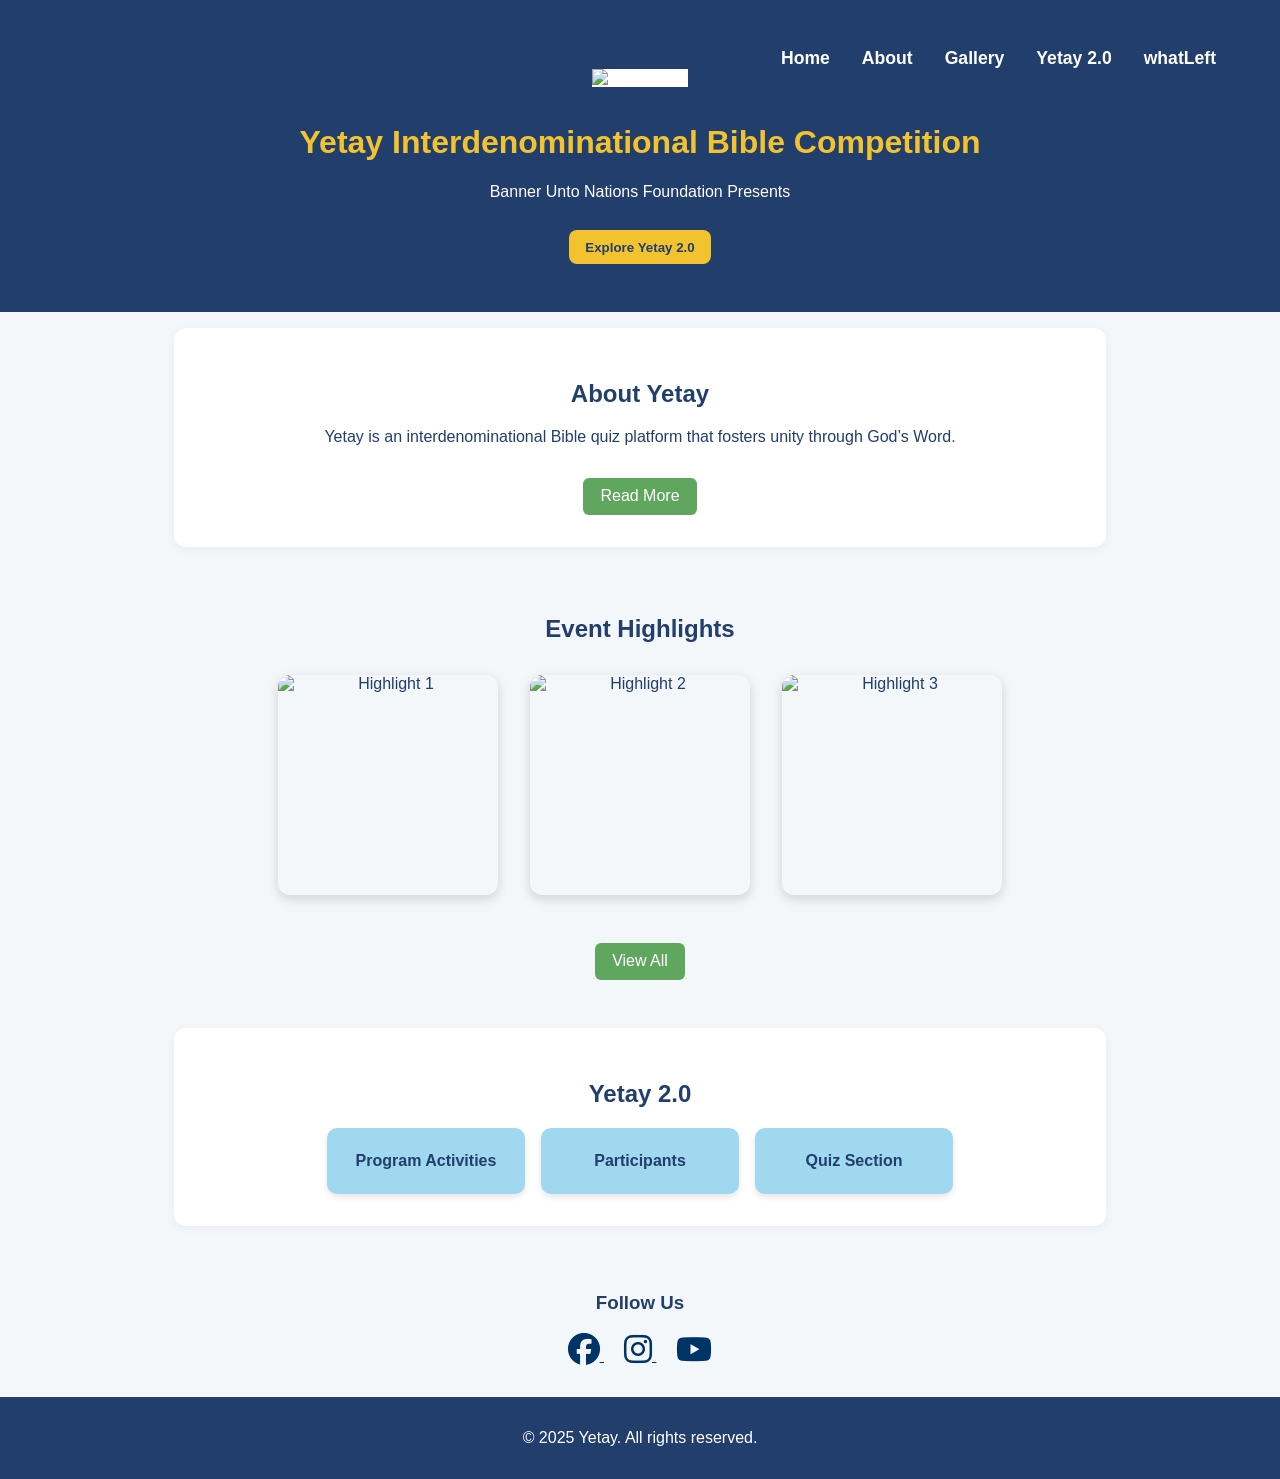
==== index.html @ 38c5e4b0 "update" ====
<!DOCTYPE html>
<html lang="en">
<head>
  <meta charset="UTF-8">
  <meta name="viewport" content="width=device-width, initial-scale=1.0">
  <title>Yetay Bible Competition</title>
  <link rel="stylesheet" href="yetay.css">
  <link
    rel="stylesheet"
    href="https://cdnjs.cloudflare.com/ajax/libs/font-awesome/6.5.0/css/all.min.css"
  />
</head>
<body>

  <!-- Hero Section -->
  <header class="hero">
      <nav class="navbar">
        <ul>
          <li><a href="index.html">Home</a></li>
          <li><a href="about.html">About</a></li>
          <li><a href="gallery.html">Gallery</a></li>
          <li><a href="yetay2.html">Yetay 2.0</a></li>
          <li><a href="remain.html" target="_blank">whatLeft</a></li>
        </ul>
      </nav>
      <img src="https://cdn.glitch.global/75a24ea2-773d-456a-8abd-1c76671f333c/yetay_white_logo.png?v=1748084558240" alt="Yetay Logo" class="logo">      
    <h1>Yetay Interdenominational Bible Competition</h1>
    <p>Banner Unto Nations Foundation Presents</p>
    <button class="cta">Explore Yetay 2.0</button>
  </header>

  <!-- About Summary -->
  <section class="about">
    <h2>About Yetay</h2>
    <p>Yetay is an interdenominational Bible quiz platform that fosters unity through God’s Word.</p>
    <a href="about.html" class="link-button">Read More</a>
  </section>

  <!-- Gallery Highlights -->
  <section class="gallery">
    <h2>Event Highlights</h2>
    <div class="gallery-grid" id="gallery-carousel">
      <img src="https://cdn.glitch.global/75a24ea2-773d-456a-8abd-1c76671f333c/Yetay_1.jpg?v=1748085269749" alt="Highlight 1">
      <img src="https://cdn.glitch.global/75a24ea2-773d-456a-8abd-1c76671f333c/yetay_2.jpg?v=1748085293843" alt="Highlight 2">
      <img src="https://cdn.glitch.global/75a24ea2-773d-456a-8abd-1c76671f333c/yetay_3.jpg?v=1748085300870" alt="Highlight 3">
    </div>
    <a href="gallery.html" class="link-button">View All</a>
  </section>


  <!-- Quick Access -->
  <section class="quick-links">
    <h2>Yetay 2.0</h2>
    <div class="card-container">
      <div class="card">Program Activities</div>
      <div class="card">Participants</div>
      <div class="card">Quiz Section</div>
    </div>
  </section>
  
  <section class="social-media">
    <h3>Follow Us</h3>
    <div class="icons">
      <a href="https://facebook.com/YOUR_PAGE" target="_blank">
        <i class="fab fa-facebook fa-2x"></i>
      </a>
      <a href="https://instagram.com/YOUR_PAGE" target="_blank">
        <i class="fab fa-instagram fa-2x"></i>
      </a>
      <a href="https://youtube.com/YOUR_PAGE" target="_blank">
        <i class="fab fa-youtube fa-2x"></i>
      </a>
    </div>
  </section>

  <!-- Footer -->
  <footer>
    <p>&copy; 2025 Yetay. All rights reserved.</p>
  </footer>
  <!-- Link JS at the end of body -->
  <script src="yetay.js"></script>
</body>
</html>
---- yetay.css ----
body {
    font-family: 'Segoe UI', sans-serif;
    margin: 0;
    background: #f4f7fa;
    color: #213E6D;
  }
  
  header.hero {
    background: #213E6D;
    color: #ffffff;
    text-align: center;
    padding: 3em 1em;
  }

/*   .logo_img{
    background: #ffffff;
    
  } */

  .hero .logo {
    width: 100px;
    margin-bottom: 1em;
    background: #ffffff;
  }
  
  .cta {
    background-color: #F3C32F;
    color: #213E6D;
    padding: 0.7em 1.2em;
    border: none;
    font-weight: bold;
    cursor: pointer;
    border-radius: 8px;
    margin-top: 1em;
  }
  
  section {
    padding: 2em 1em;
    text-align: center;
  }
  

  
  .link-button {
    display: inline-block;
    margin-top: 1em;
    padding: 0.6em 1.1em;
    background: #60A65F;
    color: white;
    text-decoration: none;
    border-radius: 6px;
  }
  
/*   .gallery-grid {
    display: flex;
    justify-content: center;
    gap: 1em;
    margin: 1em 0;
  }
  
  .gallery-grid img {
    border-radius: 10px;
    width: 150px;
    height: 150px;
    object-fit: cover;
  }
  
  #timer {
    font-size: 2em;
    margin-top: 0.5em;
    color: #69569B;
  }
   */



  .gallery-grid {
    display: flex;
    justify-content: center;
    gap: 2em; /* Increased spacing between images */
    margin: 2em 0;
    transition: all 0.5s ease-in-out;
  }

  .gallery-grid img {
    border-radius: 12px;
    width: 220px; /* Bigger image width */
    height: 220px; /* Bigger image height */
    object-fit: cover;
    box-shadow: 0 4px 12px rgba(0, 0, 0, 0.15);
    transition: transform 0.6s ease, opacity 0.6s ease;
  }

  /* Optional hover zoom effect */
  .gallery-grid img:hover {
    transform: scale(1.05);
    opacity: 0.95;
  }

  .card-container {
    display: flex;
    justify-content: center;
    gap: 1em;
    margin-top: 1em;
  }
  
  .card {
    background: #A0D8EF;
    padding: 1.5em;
    border-radius: 10px;
    width: 150px;
    font-weight: bold;
    color: #213E6D;
    cursor: pointer;
    box-shadow: 0 3px 6px rgba(0,0,0,0.1);
  }


  .icons a {
    margin: 0 10px;
    color: #003366;
    transition: color 0.3s;
  }

  .icons a:hover {
    color: #0055ff;
  }
  
  footer {
    text-align: center;
    padding: 1em;
    background: #213E6D;
    color: white;
  }
  

  .about, .countdown, .quick-links {
    background: #ffffff;
    margin: 1em auto;
    max-width: 900px;
    border-radius: 12px;
    box-shadow: 0 2px 10px rgba(0,0,0,0.05);
  }
  .hist{
    max-width: 900px;
    margin: 1em auto;
  }

  .full p{
    text-align: justify;
  }

  .header-top {
    display: flex;
    justify-content: space-between;
    align-items: center;
    padding: 0 3em;
/*     margin-bottom: 1em; */
  }

  .header-top img {
      margin-left: 7rem;
  }

  .navbar ul {
    list-style: none;
    display: flex;
    justify-content: flex-end;
    gap: 2em;
    margin: 0;
    padding: 0;
    margin-right: 3rem;
  }

  .navbar li a {
    color: #ffffff;
    text-decoration: none;
    font-weight: bold;
    font-size: 1.1em;
    transition: color 0.3s ease;
  }

  .navbar li a:hover {
    color: #F3C32F;
  }


  .hero h1{
    color: #F3C32F;
  }


.full-gallery {
    padding: 3em 1em;
    text-align: center;
  }

  .gallery-grid.large {
    display: grid;
    grid-template-columns: repeat(auto-fit, minmax(250px, 1fr));
    gap: 1.5em;
    max-width: 1200px;
    margin: 0 auto;
  }

  .gallery-grid.large img {
    width: 100%;
    height: 200px;
    object-fit: cover;
    border-radius: 10px;
    box-shadow: 0 4px 10px rgba(0,0,0,0.1);
    transition: transform 0.3s ease;
  }

  .gallery-grid.large img:hover {
    transform: scale(1.03);
  }


  .pagination {
    display: flex;
    justify-content: center;
    align-items: center;
    gap: 15px;
    padding: 2rem;
  }
  button {
    padding: 0.6em 1.5em;
    background-color: #1e3a8a;
    color: white;
    border: none;
    border-radius: 5px;
    font-weight: bold;
    cursor: pointer;
    transition: background-color 0.3s ease;
  }
  button:disabled {
    background-color: #9ca3af;
    cursor: not-allowed;
    opacity: 0.5;
  }


.yetay2 {
  padding: 3em 2em;
  background-color: #f8fafc;
  text-align: center;
}

.yetay2 h1 {
  font-size: 2.2em;
  margin-bottom: 1.5em;
  color: #1e3a8a;
}

.card-containers {
  display: flex;
  justify-content: center;
  gap: 1em;
  flex-wrap: wrap;
}

.cards {
  background-color: white;
  border-radius: 10px;
  box-shadow: 0 5px 20px rgba(0, 0, 0, 0.1);
  padding: 1.5em;
  width: 200px;
  transition: transform 0.3s ease;
  text-align: left;
}

.cards img {
  width: 100%;
  border-radius: 8px;
  margin-bottom: 1em;
}

.cards h2 {
  font-size: 1.4em;
  color: #1e3a8a;
  margin-bottom: 0.5em;
}

.cards p {
  font-size: 1em;
  margin-bottom: 1em;
  color: #374151;
}

.cards .link-button {
  background-color: #1e3a8a;
  color: white;
  padding: 0.6em 1.2em;
  border-radius: 5px;
  text-decoration: none;
  font-weight: bold;
  transition: background-color 0.3s ease;
}

.cards .link-button:hover {
  background-color: #2563eb;
}

.cards:hover {
  transform: translateY(-5px);
}

header.yetay-hero{
    padding: 0.3em 1em; 
}

.activity-list-vertical {
  display: flex;
  flex-direction: column;
  gap: 1.2em;
  max-width: 800px;
  margin: 2em auto;
}

.activity-card-horizontal {
  display: flex;
  align-items: center;
  background: white;
  border-radius: 10px;
  padding: 1em 1.2em;
  box-shadow: 0 4px 12px rgba(0, 0, 0, 0.08);
  text-decoration: none;
  color: inherit;
  transition: transform 0.2s ease, box-shadow 0.3s ease;
}

.activity-card-horizontal:hover {
  transform: translateY(-3px);
  box-shadow: 0 6px 18px rgba(0, 0, 0, 0.12);
}

.activity-card-horizontal img {
  width: 40px;
  height: 40px;
  margin-right: 1em;
}

.activity-content h2 {
  font-size: 1.2em;
  margin: 0 0 0.3em 0;
  color: #1e3a8a;
}

.activity-content p {
  margin: 0;
  color: #4b5563;
  font-size: 0.95em;
}

.participants-grid {
  display: grid;
  grid-template-columns: repeat(auto-fit, minmax(200px, 1fr));
  gap: 1.5em;
  padding: 2em;
  max-width: 1200px;
  margin: 0 auto;
}

.participant-card {
  background: #ffffff;
  border-radius: 10px;
  text-align: center;
  padding: 1em;
  box-shadow: 0 4px 8px rgba(0, 0, 0, 0.1);
  transition: transform 0.3s ease;
}

.participant-card:hover {
  transform: translateY(-5px);
}

.participant-card img {
  width: 100%;
  max-width: 150px;
  border-radius: 50%;
  margin-bottom: 1em;
}


.supertext{
  text-align: center;
}

.filter-section {
  display: flex;
  justify-content: center;
  gap: 1em;
  margin: 2em auto;
  max-width: 800px;
  padding: 0 1em;
}

.filter-section input,
.filter-section select {
  padding: 0.7em;
  font-size: 1em;
  border-radius: 5px;
  border: 1px solid #cccccc;
  width: 100%;
  max-width: 300px;
}
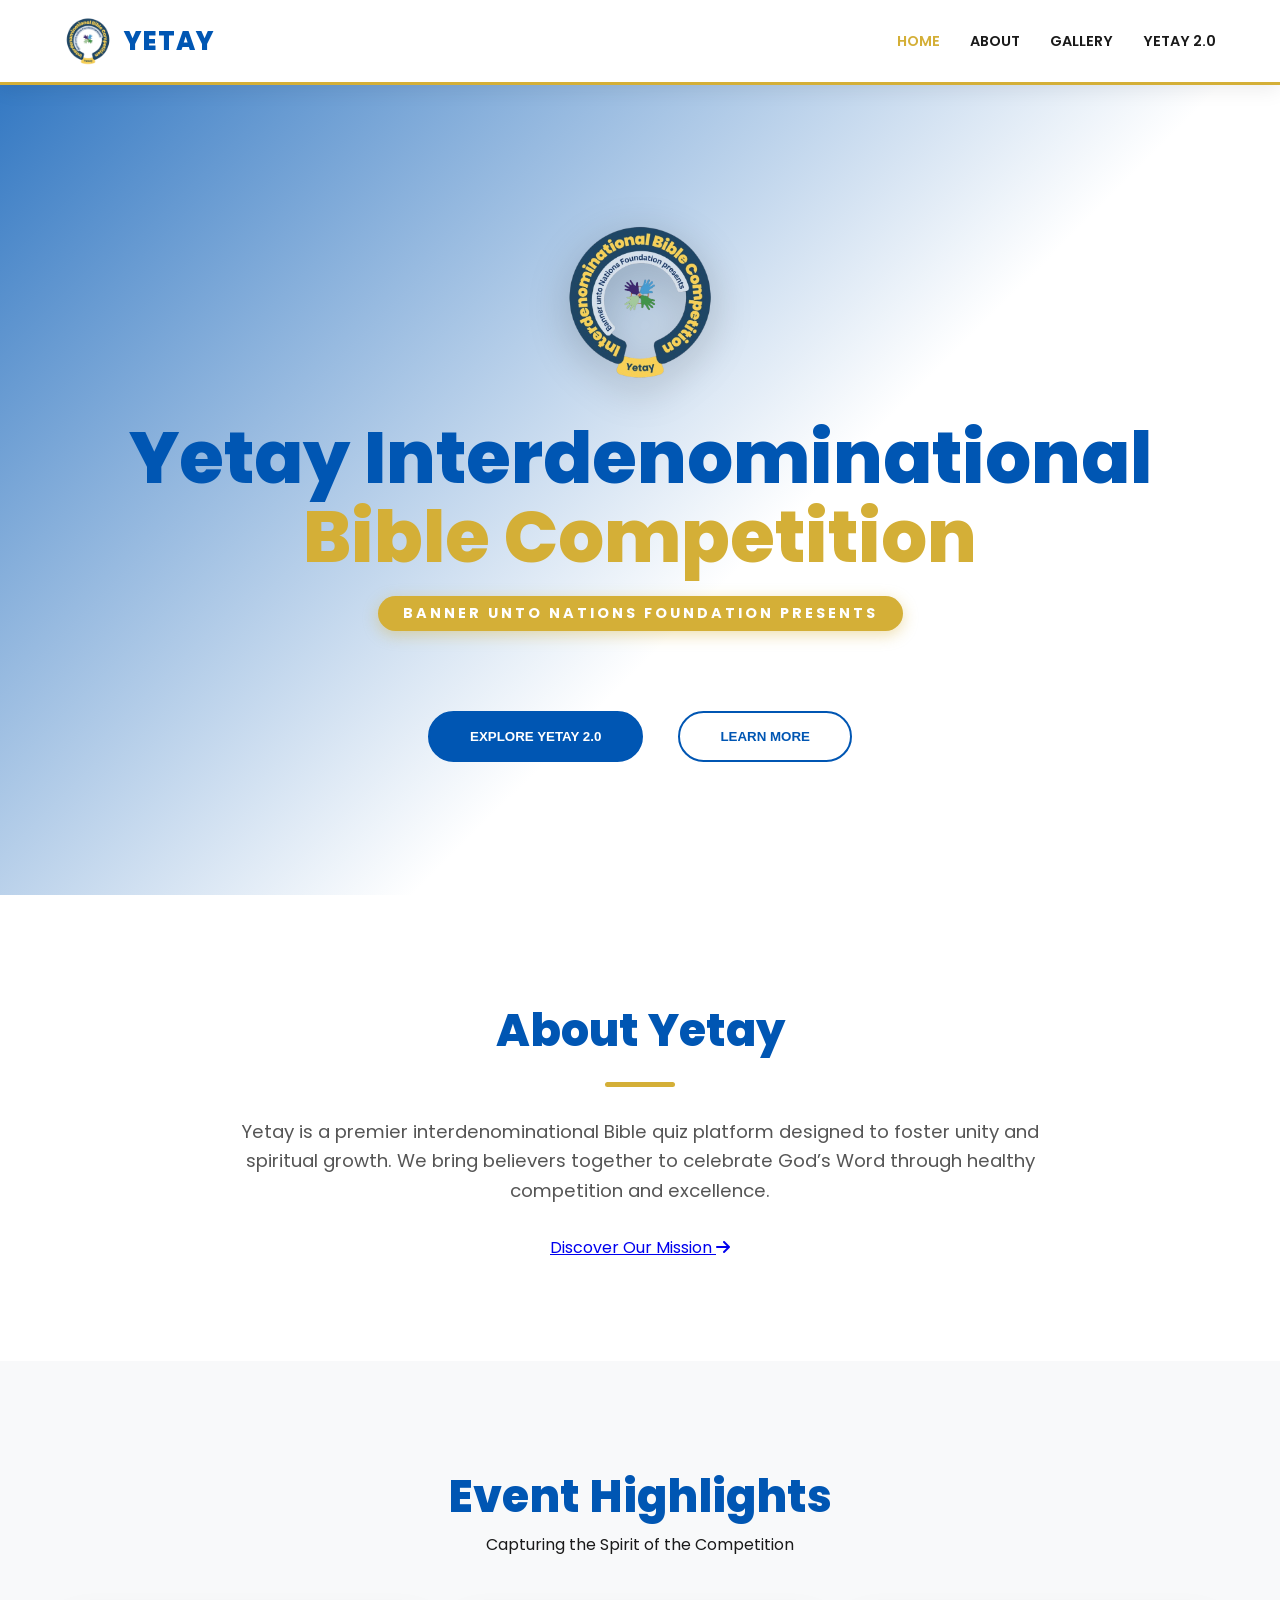
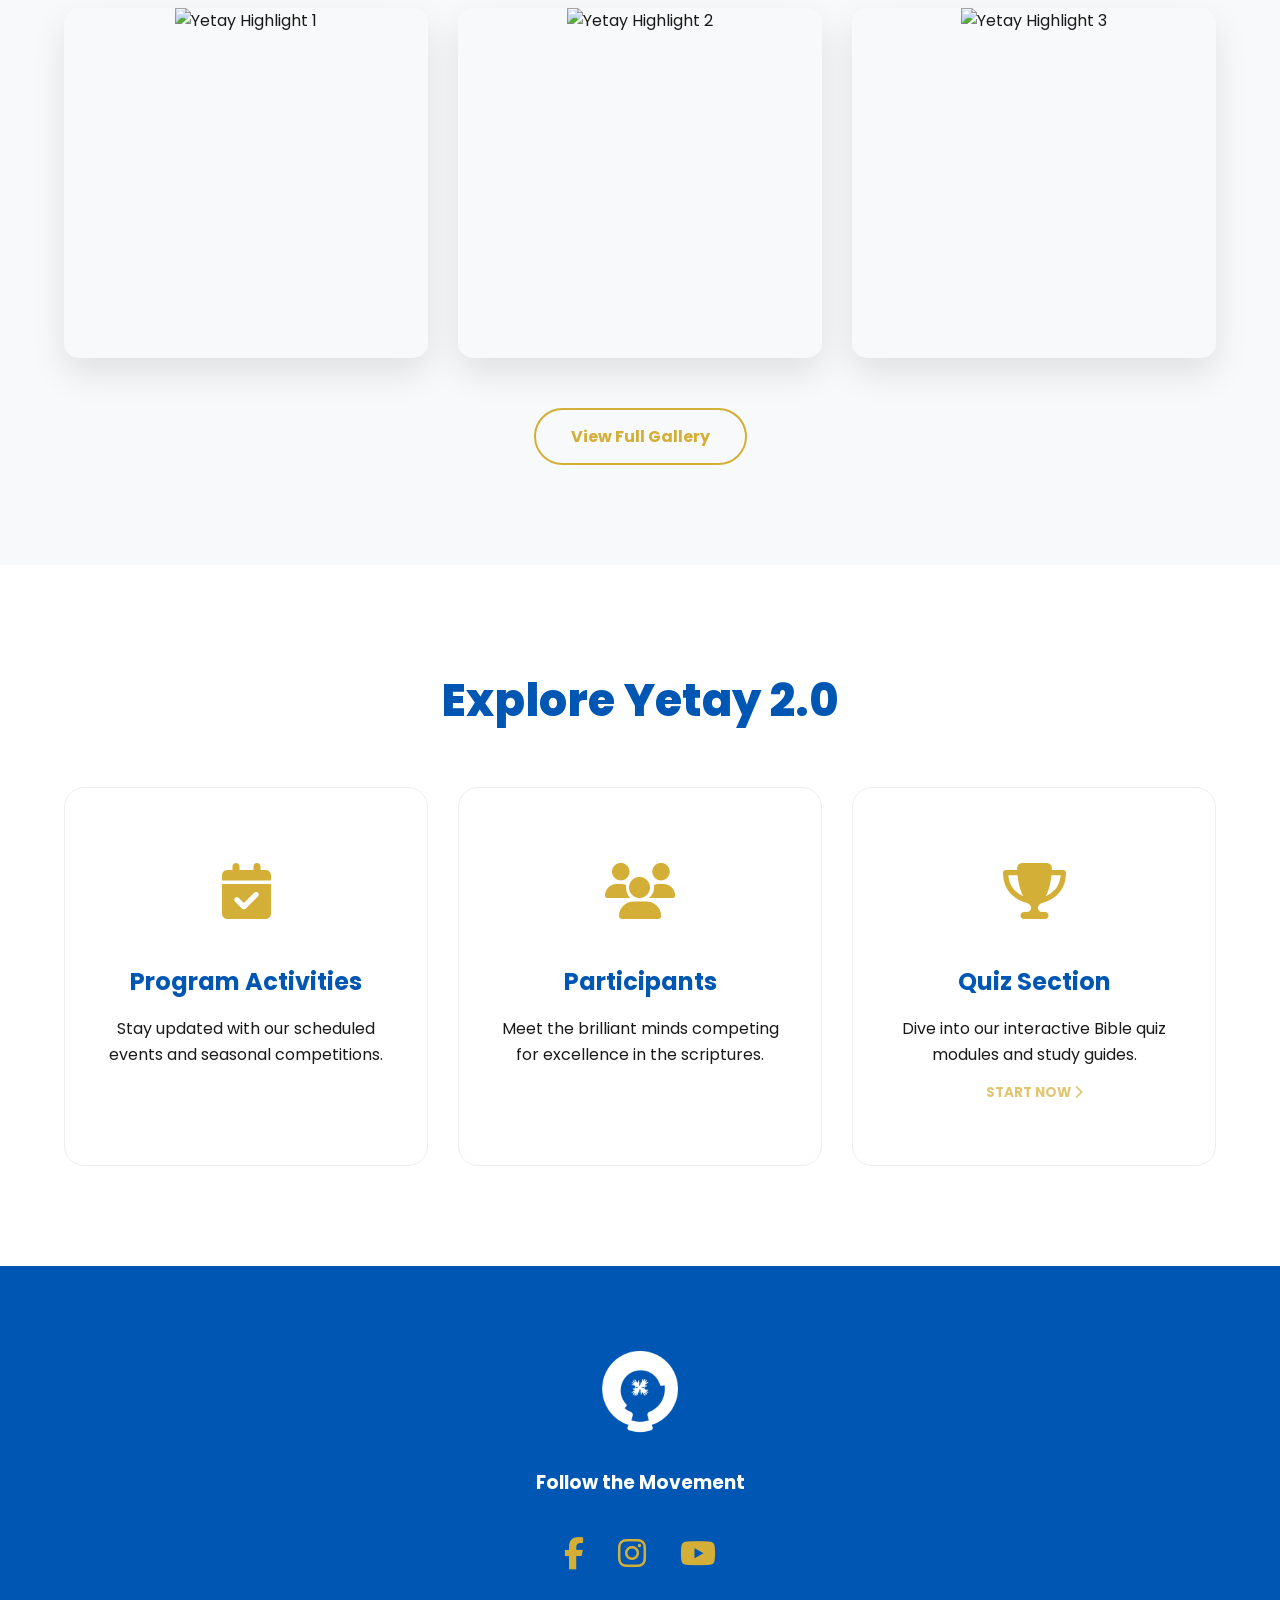
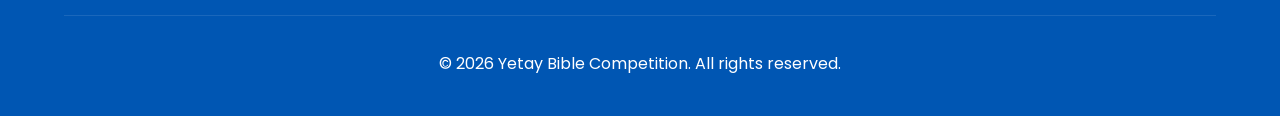
==== commit e0ef7427: "renovate" ====
--- a/index.html
+++ b/index.html
@@ -3,81 +3,127 @@
 <head>
   <meta charset="UTF-8">
   <meta name="viewport" content="width=device-width, initial-scale=1.0">
-  <title>Yetay Bible Competition</title>
+  <title>Yetay Bible Competition | Excellence in the Word</title>
+  <link rel="icon" type="image/png" href="logo.png">
   <link rel="stylesheet" href="yetay.css">
-  <link
-    rel="stylesheet"
-    href="https://cdnjs.cloudflare.com/ajax/libs/font-awesome/6.5.0/css/all.min.css"
-  />
+  <link rel="stylesheet" href="https://cdnjs.cloudflare.com/ajax/libs/font-awesome/6.5.0/css/all.min.css" />
+  <link href="https://fonts.googleapis.com/css2?family=Poppins:wght@400;600;800&display=swap" rel="stylesheet">
 </head>
 <body>
 
-  <!-- Hero Section -->
+  <nav class="navbar">
+    <div class="nav-container">
+      <div class="brand">
+        <img src="logo.png" alt="Yetay Logo" class="nav-logo">
+        <span class="nav-title">YETAY</span>
+      </div>
+      <ul class="nav-links" id="navLinks">
+        <li><a href="index.html" class="active">Home</a></li>
+        <li><a href="about.html">About</a></li>
+        <li><a href="gallery.html">Gallery</a></li>
+        <li><a href="yetay2.html">Yetay 2.0</a></li>
+      </ul>
+      <div class="mobile-menu-btn" id="menuBtn">
+        <i class="fas fa-bars"></i>
+      </div>
+    </div>
+  </nav>
+
   <header class="hero">
-      <nav class="navbar">
-        <ul>
-          <li><a href="index.html">Home</a></li>
-          <li><a href="about.html">About</a></li>
-          <li><a href="gallery.html">Gallery</a></li>
-          <li><a href="yetay2.html">Yetay 2.0</a></li>
-          <li><a href="remain.html" target="_blank">whatLeft</a></li>
-        </ul>
-      </nav>
-      <img src="https://cdn.glitch.global/75a24ea2-773d-456a-8abd-1c76671f333c/yetay_white_logo.png?v=1748084558240" alt="Yetay Logo" class="logo">      
-    <h1>Yetay Interdenominational Bible Competition</h1>
-    <p>Banner Unto Nations Foundation Presents</p>
-    <button class="cta">Explore Yetay 2.0</button>
+    <div class="hero-content">
+      <img src="logo.png" alt="Yetay Logo" class="hero-logo">      
+      <h1>Yetay Interdenominational <br><span class="gold-text">Bible Competition</span></h1>
+      <p class="hero-sub">Banner Unto Nations Foundation Presents</p>
+      <div class="hero-btns">
+      <div class="hero-btns">
+        <a href="yetay2.html">
+          <button class="cta-primary">Explore Yetay 2.0</button>
+        </a>
+        <a href="about.html">
+          <button class="cta-secondary">Learn More</button>
+        </a>
+      </div>
+      </div>
+    </div>
   </header>
 
-  <!-- About Summary -->
-  <section class="about">
-    <h2>About Yetay</h2>
-    <p>Yetay is an interdenominational Bible quiz platform that fosters unity through God’s Word.</p>
-    <a href="about.html" class="link-button">Read More</a>
+  <section class="about section-padding">
+    <div class="container">
+      <div class="section-header">
+        <h2>About Yetay</h2>
+        <div class="divider"></div>
+      </div>
+      <p class="about-text">Yetay is a premier interdenominational Bible quiz platform designed to foster unity and spiritual growth. We bring believers together to celebrate God’s Word through healthy competition and excellence.</p>
+      <a href="about.html" class="link-button">Discover Our Mission <i class="fas fa-arrow-right"></i></a>
+    </div>
   </section>
 
-  <!-- Gallery Highlights -->
-  <section class="gallery">
-    <h2>Event Highlights</h2>
-    <div class="gallery-grid" id="gallery-carousel">
-      <img src="https://cdn.glitch.global/75a24ea2-773d-456a-8abd-1c76671f333c/Yetay_1.jpg?v=1748085269749" alt="Highlight 1">
-      <img src="https://cdn.glitch.global/75a24ea2-773d-456a-8abd-1c76671f333c/yetay_2.jpg?v=1748085293843" alt="Highlight 2">
-      <img src="https://cdn.glitch.global/75a24ea2-773d-456a-8abd-1c76671f333c/yetay_3.jpg?v=1748085300870" alt="Highlight 3">
+  <section class="gallery section-padding light-gray">
+    <div class="container">
+      <div class="section-header">
+        <h2>Event Highlights</h2>
+        <p>Capturing the Spirit of the Competition</p>
+      </div>
+      <div class="gallery-grid">
+        <div class="img-wrapper">
+          <img src="Yetay_1.jpg" alt="Yetay Highlight 1">
+          <div class="img-overlay"></div>
+        </div>
+        <div class="img-wrapper">
+          <img src="Yetay_2.jpg" alt="Yetay Highlight 2">
+          <div class="img-overlay"></div>
+        </div>
+        <div class="img-wrapper">
+          <img src="Yetay_3.jpg" alt="Yetay Highlight 3">
+          <div class="img-overlay"></div>
+        </div>
+      </div>
+      <a href="gallery.html" class="btn-outline">View Full Gallery</a>
     </div>
-    <a href="gallery.html" class="link-button">View All</a>
   </section>
 
-
-  <!-- Quick Access -->
-  <section class="quick-links">
-    <h2>Yetay 2.0</h2>
-    <div class="card-container">
-      <div class="card">Program Activities</div>
-      <div class="card">Participants</div>
-      <div class="card">Quiz Section</div>
+  <section class="quick-links section-padding">
+    <div class="container">
+      <div class="section-header">
+        <h2 class="blue-title">Explore Yetay 2.0</h2>
+      </div>
+      <div class="card-container">
+        <div class="card">
+          <div class="card-icon"><i class="fas fa-calendar-check"></i></div>
+          <h3>Program Activities</h3>
+          <p>Stay updated with our scheduled events and seasonal competitions.</p>
+        </div>
+        <div class="card">
+          <div class="card-icon"><i class="fas fa-users"></i></div>
+          <h3>Participants</h3>
+          <p>Meet the brilliant minds competing for excellence in the scriptures.</p>
+        </div>
+        <a href="quiz.html" class="card-link">
+          <div class="card">
+            <div class="card-icon"><i class="fas fa-trophy"></i></div>
+            <h3>Quiz Section</h3>
+            <p>Dive into our interactive Bible quiz modules and study guides.</p>
+            <span class="card-cta">Start Now <i class="fas fa-chevron-right"></i></span>
+          </div>
+        </a>
+      </div>
     </div>
   </section>
   
-  <section class="social-media">
-    <h3>Follow Us</h3>
-    <div class="icons">
-      <a href="https://facebook.com/YOUR_PAGE" target="_blank">
-        <i class="fab fa-facebook fa-2x"></i>
-      </a>
-      <a href="https://instagram.com/YOUR_PAGE" target="_blank">
-        <i class="fab fa-instagram fa-2x"></i>
-      </a>
-      <a href="https://youtube.com/YOUR_PAGE" target="_blank">
-        <i class="fab fa-youtube fa-2x"></i>
-      </a>
+  <footer class="main-footer">
+    <div class="footer-content">
+      <img src="logo.png" alt="Yetay White Logo" class="footer-logo">
+      <h3>Follow the Movement</h3>
+      <div class="social-icons">
+        <a href="https://web.facebook.com/profile.php?id=61560969430207" target="_blank"><i class="fab fa-facebook-f"></i></a>
+        <a href="https://www.instagram.com/yetaybiblequiz/" target="_blank"><i class="fab fa-instagram"></i></a>
+        <a href="https://www.youtube.com/@Yetay-quiz" target="_blank"><i class="fab fa-youtube"></i></a>
+      </div>
+      <div class="footer-divider"></div>
+      <p>&copy; 2026 Yetay Bible Competition. All rights reserved.</p>
     </div>
-  </section>
+  </footer>
 
-  <!-- Footer -->
-  <footer>
-    <p>&copy; 2025 Yetay. All rights reserved.</p>
-  </footer>
-  <!-- Link JS at the end of body -->
   <script src="yetay.js"></script>
 </body>
-</html>
+</html>
--- a/yetay.css
+++ b/yetay.css
@@ -1,407 +1,600 @@
+/* Color Palette & Variables */
+:root {
+    --primary-blue: #0056b3;
+    --accent-gold: #d4af37;
+    --deep-blue: #003d82;
+    --text-dark: #1a1a1a;
+    --text-muted: #555;
+    --white: #ffffff;
+    --light-bg: #f8f9fa;
+    --transition: all 0.4s cubic-bezier(0.165, 0.84, 0.44, 1);
+}
+
+/* Global Styles */
+* {
+    margin: 0;
+    padding: 0;
+    box-sizing: border-box;
+}
+
 body {
-    font-family: 'Segoe UI', sans-serif;
-    margin: 0;
-    background: #f4f7fa;
-    color: #213E6D;
-  }
-  
-  header.hero {
-    background: #213E6D;
-    color: #ffffff;
-    text-align: center;
-    padding: 3em 1em;
-  }
-
-/*   .logo_img{
-    background: #ffffff;
-    
-  } */
-
-  .hero .logo {
-    width: 100px;
-    margin-bottom: 1em;
-    background: #ffffff;
-  }
-  
-  .cta {
-    background-color: #F3C32F;
-    color: #213E6D;
-    padding: 0.7em 1.2em;
-    border: none;
-    font-weight: bold;
-    cursor: pointer;
-    border-radius: 8px;
-    margin-top: 1em;
-  }
-  
-  section {
-    padding: 2em 1em;
-    text-align: center;
-  }
-  
-
-  
-  .link-button {
-    display: inline-block;
-    margin-top: 1em;
-    padding: 0.6em 1.1em;
-    background: #60A65F;
-    color: white;
-    text-decoration: none;
-    border-radius: 6px;
-  }
-  
-/*   .gallery-grid {
-    display: flex;
-    justify-content: center;
-    gap: 1em;
-    margin: 1em 0;
-  }
-  
-  .gallery-grid img {
-    border-radius: 10px;
-    width: 150px;
-    height: 150px;
-    object-fit: cover;
-  }
-  
-  #timer {
-    font-size: 2em;
-    margin-top: 0.5em;
-    color: #69569B;
-  }
-   */
-
-
-
-  .gallery-grid {
-    display: flex;
-    justify-content: center;
-    gap: 2em; /* Increased spacing between images */
-    margin: 2em 0;
-    transition: all 0.5s ease-in-out;
-  }
-
-  .gallery-grid img {
-    border-radius: 12px;
-    width: 220px; /* Bigger image width */
-    height: 220px; /* Bigger image height */
-    object-fit: cover;
-    box-shadow: 0 4px 12px rgba(0, 0, 0, 0.15);
-    transition: transform 0.6s ease, opacity 0.6s ease;
-  }
-
-  /* Optional hover zoom effect */
-  .gallery-grid img:hover {
-    transform: scale(1.05);
-    opacity: 0.95;
-  }
-
-  .card-container {
-    display: flex;
-    justify-content: center;
-    gap: 1em;
-    margin-top: 1em;
-  }
-  
-  .card {
-    background: #A0D8EF;
-    padding: 1.5em;
-    border-radius: 10px;
-    width: 150px;
-    font-weight: bold;
-    color: #213E6D;
-    cursor: pointer;
-    box-shadow: 0 3px 6px rgba(0,0,0,0.1);
-  }
-
-
-  .icons a {
-    margin: 0 10px;
-    color: #003366;
-    transition: color 0.3s;
-  }
-
-  .icons a:hover {
-    color: #0055ff;
-  }
-  
-  footer {
-    text-align: center;
-    padding: 1em;
-    background: #213E6D;
-    color: white;
-  }
-  
-
-  .about, .countdown, .quick-links {
-    background: #ffffff;
-    margin: 1em auto;
-    max-width: 900px;
-    border-radius: 12px;
-    box-shadow: 0 2px 10px rgba(0,0,0,0.05);
-  }
-  .hist{
-    max-width: 900px;
-    margin: 1em auto;
-  }
-
-  .full p{
-    text-align: justify;
-  }
-
-  .header-top {
+    font-family: 'Poppins', 'Segoe UI', sans-serif;
+    line-height: 1.6;
+    color: var(--text-dark);
+    background-color: var(--white);
+    overflow-x: hidden;
+}
+
+/* Navigation */
+.navbar {
+    background: var(--white);
+    padding: 1rem 5%;
+    position: sticky;
+    top: 0;
+    z-index: 2000;
+    box-shadow: 0 4px 20px rgba(0,0,0,0.08);
+    border-bottom: 3px solid var(--accent-gold);
+}
+
+.nav-container {
     display: flex;
     justify-content: space-between;
     align-items: center;
-    padding: 0 3em;
-/*     margin-bottom: 1em; */
-  }
-
-  .header-top img {
-      margin-left: 7rem;
-  }
-
-  .navbar ul {
-    list-style: none;
-    display: flex;
-    justify-content: flex-end;
-    gap: 2em;
-    margin: 0;
-    padding: 0;
-    margin-right: 3rem;
-  }
-
-  .navbar li a {
-    color: #ffffff;
-    text-decoration: none;
-    font-weight: bold;
-    font-size: 1.1em;
-    transition: color 0.3s ease;
-  }
-
-  .navbar li a:hover {
-    color: #F3C32F;
-  }
-
-
-  .hero h1{
-    color: #F3C32F;
-  }
-
-
-.full-gallery {
-    padding: 3em 1em;
-    text-align: center;
-  }
-
-  .gallery-grid.large {
-    display: grid;
-    grid-template-columns: repeat(auto-fit, minmax(250px, 1fr));
-    gap: 1.5em;
     max-width: 1200px;
     margin: 0 auto;
-  }
-
-  .gallery-grid.large img {
+}
+
+.brand { display: flex; align-items: center; gap: 12px; }
+.nav-logo { height: 50px; width: auto; }
+.nav-title { font-size: 1.6rem; font-weight: 800; color: var(--primary-blue); letter-spacing: 1px; }
+
+.nav-links { display: flex; list-style: none; gap: 30px; }
+.nav-links a {
+    text-decoration: none;
+    color: var(--text-dark);
+    font-weight: 600;
+    font-size: 0.9rem;
+    transition: var(--transition);
+    text-transform: uppercase;
+}
+.nav-links a:hover, .nav-links a.active { color: var(--accent-gold); }
+
+.mobile-menu-btn { display: none; font-size: 1.5rem; color: var(--primary-blue); cursor: pointer; }
+
+/* Enhanced Hero Section */
+.hero {
+    height: 90vh;
+    display: flex;
+    align-items: center;
+    justify-content: center;
+    text-align: center;
+    position: relative;
+    background: 
+        linear-gradient(135deg, rgba(0, 86, 179, 0.85) 0%, rgba(255, 255, 255, 0.9) 60%, rgba(255, 255, 255, 1) 100%), 
+        url('Yetay_1.jpg'); 
+    background-size: cover;
+    background-position: center;
+    background-attachment: fixed; /* Parallax effect */
+    padding: 0 5%;
+    overflow: hidden;
+}
+
+.hero-logo {
+    width: 160px;
+    margin-bottom: 25px;
+    filter: drop-shadow(0 10px 20px rgba(0,0,0,0.2));
+    animation: float 4s ease-in-out infinite;
+}
+
+@keyframes float {
+    0%, 100% { transform: translateY(0px); }
+    50% { transform: translateY(-15px); }
+}
+
+.hero h1 {
+    font-size: clamp(2.5rem, 6vw, 4.5rem);
+    color: var(--primary-blue);
+    line-height: 1.1;
+    margin-bottom: 20px;
+    font-weight: 800;
+}
+
+.gold-text { color: var(--accent-gold); }
+
+.hero-sub {
+    background: var(--accent-gold);
+    color: #fff;
+    display: inline-block;
+    padding: 6px 25px;
+    font-size: 0.9rem;
+    letter-spacing: 3px;
+    font-weight: 700;
+    border-radius: 50px;
+    margin-bottom: 40px;
+    box-shadow: 0 4px 15px rgba(212, 175, 55, 0.4);
+    text-transform: uppercase;
+}
+
+/* Buttons */
+.cta-primary {
+    background: var(--primary-blue);
+    color: white;
+    padding: 16px 40px;
+    border: 2px solid var(--primary-blue);
+    font-weight: 700;
+    text-transform: uppercase;
+    cursor: pointer;
+    transition: var(--transition);
+    border-radius: 50px;
+}
+
+.cta-primary:hover {
+    background: transparent;
+    color: var(--primary-blue);
+    transform: translateY(-3px);
+}
+
+.cta-secondary {
+    background: rgba(255, 255, 255, 0.8);
+    backdrop-filter: blur(5px);
+    color: var(--primary-blue);
+    padding: 16px 40px;
+    border: 2px solid var(--primary-blue);
+    font-weight: 700;
+    text-transform: uppercase;
+    cursor: pointer;
+    transition: var(--transition);
+    border-radius: 50px;
+    margin-left: 15px;
+}
+
+.cta-secondary:hover { background: var(--primary-blue); color: white; }
+
+/* Sections */
+.section-padding { padding: 100px 5%; }
+.container { max-width: 1200px; margin: 0 auto; text-align: center; }
+.light-gray { background-color: var(--light-bg); }
+
+.divider {
+    width: 70px;
+    height: 5px;
+    background: var(--accent-gold);
+    margin: 15px auto 30px;
+    border-radius: 10px;
+}
+
+h2 { font-size: 2.8rem; color: var(--primary-blue); font-weight: 800; }
+.blue-title { color: var(--primary-blue); }
+
+.about-text {
+    max-width: 850px;
+    margin: 0 auto 30px;
+    font-size: 1.15rem;
+    color: var(--text-muted);
+}
+
+/* Gallery Grid */
+.gallery-grid {
+    display: grid;
+    grid-template-columns: repeat(auto-fit, minmax(320px, 1fr));
+    gap: 30px;
+    margin: 50px 0;
+}
+
+.img-wrapper {
+    position: relative;
+    border-radius: 15px;
+    overflow: hidden;
+    height: 350px;
+    box-shadow: 0 15px 35px rgba(0,0,0,0.1);
+}
+
+.img-wrapper img {
     width: 100%;
+    height: 100%;
+    object-fit: cover;
+    transition: var(--transition);
+}
+
+.img-wrapper:hover img { transform: scale(1.1); }
+
+.btn-outline {
+    display: inline-block;
+    padding: 14px 35px;
+    border: 2px solid var(--accent-gold);
+    color: var(--accent-gold);
+    text-decoration: none;
+    font-weight: 700;
+    border-radius: 50px;
+    transition: var(--transition);
+}
+
+.btn-outline:hover { background: var(--accent-gold); color: white; }
+
+/* Quick Access Cards */
+.card-container {
+    display: grid;
+    grid-template-columns: repeat(auto-fit, minmax(300px, 1fr));
+    gap: 30px;
+    margin-top: 50px;
+}
+
+.card {
+    background: var(--white);
+    padding: 60px 30px;
+    border-radius: 20px;
+    border: 1px solid #eee;
+    transition: var(--transition);
+}
+
+.card-icon { font-size: 3.5rem; color: var(--accent-gold); margin-bottom: 25px; }
+.card h3 { margin-bottom: 15px; color: var(--primary-blue); font-size: 1.5rem; }
+.card:hover { transform: translateY(-15px); border-color: var(--accent-gold); box-shadow: 0 20px 40px rgba(0,0,0,0.05); }
+
+/* Footer */
+.main-footer {
+    background: var(--primary-blue);
+    color: var(--white);
+    padding: 80px 5% 40px;
+    text-align: center;
+}
+
+.footer-logo { height: 90px; margin-bottom: 25px; filter: brightness(0) invert(1); }
+.social-icons { margin: 30px 0; }
+.social-icons a { color: var(--accent-gold); font-size: 2rem; margin: 0 15px; transition: var(--transition); }
+.social-icons a:hover { color: white; transform: scale(1.2); }
+.footer-divider { width: 100%; height: 1px; background: rgba(255,255,255,0.1); margin: 35px 0; }
+
+/* Responsive */
+@media (max-width: 768px) {
+    .nav-links {
+        display: none; /* Add JS to toggle this */
+        flex-direction: column;
+        position: absolute;
+        top: 80px;
+        left: 0;
+        width: 100%;
+        background: white;
+        padding: 20px;
+        box-shadow: 0 10px 20px rgba(0,0,0,0.1);
+    }
+    .nav-links.active { display: flex; }
+    .mobile-menu-btn { display: block; }
+    .hero { height: 75vh; background-attachment: scroll; }
+    .cta-secondary { margin-left: 0; margin-top: 15px; width: 100%; }
+    .cta-primary { width: 100%; }
+}
+
+/* About Page Specific Styles */
+
+/* Shorter Hero for secondary pages */
+.secondary-hero {
+    height: 50vh !important;
+    background: linear-gradient(rgba(0, 50, 100, 0.8), rgba(0, 50, 100, 0.8)), url('Yetay_3.jpg');
+    background-size: cover;
+    background-position: center;
+}
+
+.secondary-hero h1 {
+    font-size: 3.5rem;
+    color: var(--accent-gold) !important;
+}
+
+/* Vision/Mission Grid */
+.about-grid {
+    display: grid;
+    grid-template-columns: repeat(auto-fit, minmax(300px, 1fr));
+    gap: 40px;
+    margin-top: -50px; /* Overlap effect */
+}
+
+.about-card {
+    background: white;
+    padding: 50px 30px;
+    border-radius: 15px;
+    box-shadow: 0 15px 40px rgba(0,0,0,0.1);
+    border-top: 5px solid var(--accent-gold);
+    transition: var(--transition);
+}
+
+.about-card:hover { transform: translateY(-10px); }
+
+.icon-box {
+    width: 70px;
+    height: 70px;
+    background: var(--primary-blue);
+    color: var(--accent-gold);
+    border-radius: 50%;
+    display: flex;
+    align-items: center;
+    justify-content: center;
+    font-size: 2rem;
+    margin: 0 auto 20px;
+}
+
+/* History Section */
+.history-content {
+    display: flex;
+    align-items: center;
+    gap: 50px;
+    text-align: left;
+    margin-top: 50px;
+}
+
+.history-img {
+    flex: 1;
+    border-radius: 20px;
+    overflow: hidden;
+    border: 5px solid var(--white);
+    box-shadow: 0 10px 30px rgba(0,0,0,0.15);
+}
+
+.history-img img {
+    width: 100%;
+    height: auto;
+    display: block;
+}
+
+.history-text {
+    flex: 1;
+}
+
+.history-text p {
+    font-size: 1.1rem;
+    color: var(--text-muted);
+    margin-bottom: 20px;
+    line-height: 1.8;
+}
+
+/* Responsive About */
+@media (max-width: 992px) {
+    .history-content {
+        flex-direction: column;
+        text-align: center;
+    }
+    
+    .about-grid {
+        margin-top: 20px;
+    }
+}
+
+/* Gallery Page Specific Styles */
+.gallery-hero {
+    background: linear-gradient(rgba(0, 86, 179, 0.8), rgba(0, 61, 130, 0.9)), url('Yetay_4.jpg') !important;
+}
+
+.masonry-gallery {
+    display: grid;
+    grid-template-columns: repeat(auto-fill, minmax(280px, 1fr));
+    grid-auto-rows: 200px;
+    grid-gap: 20px;
+    grid-auto-flow: dense;
+    margin-top: 40px;
+}
+
+.gallery-item {
+    position: relative;
+    overflow: hidden;
+    border-radius: 12px;
+    box-shadow: 0 5px 15px rgba(0,0,0,0.1);
+    cursor: pointer;
+}
+
+/* Specific item sizes for Masonry feel */
+.gallery-item.tall { grid-row: span 2; }
+.gallery-item.wide { grid-column: span 2; }
+
+.gallery-item img {
+    width: 100%;
+    height: 100%;
+    object-fit: cover;
+    transition: var(--transition);
+}
+
+.gallery-overlay {
+    position: absolute;
+    top: 0;
+    left: 0;
+    width: 100%;
+    height: 100%;
+    background: rgba(0, 86, 179, 0.7);
+    display: flex;
+    align-items: center;
+    justify-content: center;
+    opacity: 0;
+    transition: var(--transition);
+}
+
+.gallery-overlay i {
+    color: var(--accent-gold);
+    font-size: 2.5rem;
+    transform: scale(0.5);
+    transition: var(--transition);
+}
+
+.gallery-item:hover .gallery-overlay { opacity: 1; }
+.gallery-item:hover .gallery-overlay i { transform: scale(1); }
+.gallery-item:hover img { transform: scale(1.1); }
+
+/* Responsive Adjustments for Gallery */
+@media (max-width: 600px) {
+    .masonry-gallery {
+        grid-template-columns: 1fr;
+        grid-auto-rows: 250px;
+    }
+    .gallery-item.wide { grid-column: span 1; }
+}
+
+/* Yetay 2.0 Dashboard Styles */
+.yetay-hero {
+    background: linear-gradient(rgba(0, 86, 179, 0.9), rgba(0, 0, 0, 0.7)), url('Yetay_5.jpg') !important;
+}
+
+.dashboard-grid {
+    display: grid;
+    grid-template-columns: repeat(auto-fit, minmax(280px, 1fr));
+    gap: 30px;
+    margin-top: 40px;
+}
+
+.action-card {
+    background: var(--white);
+    border-radius: 20px;
+    overflow: hidden;
+    box-shadow: 0 10px 30px rgba(0,0,0,0.08);
+    transition: var(--transition);
+    border: 1px solid #eee;
+    display: flex;
+    flex-direction: column;
+}
+
+.card-img-box {
+    position: relative;
     height: 200px;
+    overflow: hidden;
+}
+
+.card-img-box img {
+    width: 100%;
+    height: 100%;
     object-fit: cover;
-    border-radius: 10px;
-    box-shadow: 0 4px 10px rgba(0,0,0,0.1);
-    transition: transform 0.3s ease;
-  }
-
-  .gallery-grid.large img:hover {
-    transform: scale(1.03);
-  }
-
-
-  .pagination {
+    transition: var(--transition);
+}
+
+.card-tag {
+    position: absolute;
+    top: 15px;
+    right: 15px;
+    background: var(--primary-blue);
+    color: white;
+    padding: 5px 15px;
+    border-radius: 50px;
+    font-size: 0.75rem;
+    font-weight: 700;
+    text-transform: uppercase;
+}
+
+.card-tag.gold { background: var(--accent-gold); color: black; }
+.card-tag.blue { background: var(--deep-blue); }
+
+.card-info {
+    padding: 30px 20px;
+    text-align: center;
+    flex-grow: 1;
+    display: flex;
+    flex-direction: column;
+    justify-content: space-between;
+}
+
+.card-info h2 {
+    font-size: 1.4rem;
+    color: var(--primary-blue);
+    margin-bottom: 15px;
+}
+
+.card-info p {
+    font-size: 0.9rem;
+    color: var(--text-muted);
+    margin-bottom: 25px;
+}
+
+.action-card:hover {
+    transform: translateY(-10px);
+    box-shadow: 0 20px 40px rgba(0, 86, 179, 0.15);
+    border-color: var(--accent-gold);
+}
+
+.action-card:hover .card-img-box img {
+    transform: scale(1.1);
+}
+
+/* Pulse animation for the Exam button to make it 'Lit' */
+.pulse {
+    animation: pulse-red 2s infinite;
+}
+
+@keyframes pulse-red {
+    0% { transform: scale(1); box-shadow: 0 0 0 0 rgba(212, 175, 55, 0.7); }
+    70% { transform: scale(1.05); box-shadow: 0 0 0 10px rgba(212, 175, 55, 0); }
+    100% { transform: scale(1); box-shadow: 0 0 0 0 rgba(212, 175, 55, 0); }
+}
+
+/* Specific highlight for CBT Card */
+.urgent {
+    border: 2px solid var(--accent-gold);
+    background: #fffdf5;
+}
+
+/* Ensure hero buttons are spaced and centered correctly when wrapped in <a> tags */
+.hero-btns {
     display: flex;
     justify-content: center;
-    align-items: center;
-    gap: 15px;
-    padding: 2rem;
-  }
-  button {
-    padding: 0.6em 1.5em;
-    background-color: #1e3a8a;
-    color: white;
-    border: none;
-    border-radius: 5px;
-    font-weight: bold;
-    cursor: pointer;
-    transition: background-color 0.3s ease;
-  }
-  button:disabled {
-    background-color: #9ca3af;
-    cursor: not-allowed;
-    opacity: 0.5;
-  }
-
-
-.yetay2 {
-  padding: 3em 2em;
-  background-color: #f8fafc;
-  text-align: center;
-}
-
-.yetay2 h1 {
-  font-size: 2.2em;
-  margin-bottom: 1.5em;
-  color: #1e3a8a;
-}
-
-.card-containers {
-  display: flex;
-  justify-content: center;
-  gap: 1em;
-  flex-wrap: wrap;
-}
-
-.cards {
-  background-color: white;
-  border-radius: 10px;
-  box-shadow: 0 5px 20px rgba(0, 0, 0, 0.1);
-  padding: 1.5em;
-  width: 200px;
-  transition: transform 0.3s ease;
-  text-align: left;
-}
-
-.cards img {
-  width: 100%;
-  border-radius: 8px;
-  margin-bottom: 1em;
-}
-
-.cards h2 {
-  font-size: 1.4em;
-  color: #1e3a8a;
-  margin-bottom: 0.5em;
-}
-
-.cards p {
-  font-size: 1em;
-  margin-bottom: 1em;
-  color: #374151;
-}
-
-.cards .link-button {
-  background-color: #1e3a8a;
-  color: white;
-  padding: 0.6em 1.2em;
-  border-radius: 5px;
-  text-decoration: none;
-  font-weight: bold;
-  transition: background-color 0.3s ease;
-}
-
-.cards .link-button:hover {
-  background-color: #2563eb;
-}
-
-.cards:hover {
-  transform: translateY(-5px);
-}
-
-header.yetay-hero{
-    padding: 0.3em 1em; 
-}
-
-.activity-list-vertical {
-  display: flex;
-  flex-direction: column;
-  gap: 1.2em;
-  max-width: 800px;
-  margin: 2em auto;
-}
-
-.activity-card-horizontal {
-  display: flex;
-  align-items: center;
-  background: white;
-  border-radius: 10px;
-  padding: 1em 1.2em;
-  box-shadow: 0 4px 12px rgba(0, 0, 0, 0.08);
-  text-decoration: none;
-  color: inherit;
-  transition: transform 0.2s ease, box-shadow 0.3s ease;
-}
-
-.activity-card-horizontal:hover {
-  transform: translateY(-3px);
-  box-shadow: 0 6px 18px rgba(0, 0, 0, 0.12);
-}
-
-.activity-card-horizontal img {
-  width: 40px;
-  height: 40px;
-  margin-right: 1em;
-}
-
-.activity-content h2 {
-  font-size: 1.2em;
-  margin: 0 0 0.3em 0;
-  color: #1e3a8a;
-}
-
-.activity-content p {
-  margin: 0;
-  color: #4b5563;
-  font-size: 0.95em;
-}
-
-.participants-grid {
-  display: grid;
-  grid-template-columns: repeat(auto-fit, minmax(200px, 1fr));
-  gap: 1.5em;
-  padding: 2em;
-  max-width: 1200px;
-  margin: 0 auto;
-}
-
-.participant-card {
-  background: #ffffff;
-  border-radius: 10px;
-  text-align: center;
-  padding: 1em;
-  box-shadow: 0 4px 8px rgba(0, 0, 0, 0.1);
-  transition: transform 0.3s ease;
-}
-
-.participant-card:hover {
-  transform: translateY(-5px);
-}
-
-.participant-card img {
-  width: 100%;
-  max-width: 150px;
-  border-radius: 50%;
-  margin-bottom: 1em;
-}
-
-
-.supertext{
-  text-align: center;
-}
-
-.filter-section {
-  display: flex;
-  justify-content: center;
-  gap: 1em;
-  margin: 2em auto;
-  max-width: 800px;
-  padding: 0 1em;
-}
-
-.filter-section input,
-.filter-section select {
-  padding: 0.7em;
-  font-size: 1em;
-  border-radius: 5px;
-  border: 1px solid #cccccc;
-  width: 100%;
-  max-width: 300px;
-}
+    gap: 20px; /* Modern spacing between buttons */
+    flex-wrap: wrap;
+    margin-top: 20px;
+}
+
+.hero-btns a {
+    text-decoration: none; /* Removes the underline */
+    display: inline-block;
+}
+
+/* Fix for mobile view: stack buttons if screen is too small */
+@media (max-width: 480px) {
+    .hero-btns {
+        flex-direction: column;
+        align-items: center;
+    }
+    
+    .hero-btns a {
+        width: 100%;
+        max-width: 300px;
+    }
+    
+    .cta-primary, .cta-secondary {
+        width: 100%;
+        margin-left: 0 !important; /* Removes the margin-left from cta-secondary */
+    }
+}
+
+/* Card Link Wrapper */
+.card-link {
+    text-decoration: none;
+    color: inherit; /* Keeps the text dark/blue as defined before */
+    display: block;
+    transition: var(--transition);
+}
+
+.card {
+    position: relative;
+    overflow: hidden;
+}
+
+/* Add a subtle "Start Now" hint that appears on hover */
+.card-cta {
+    display: inline-block;
+    margin-top: 15px;
+    font-weight: 700;
+    color: var(--accent-gold);
+    font-size: 0.85rem;
+    text-transform: uppercase;
+    opacity: 0.7;
+    transition: var(--transition);
+}
+
+/* Lit Hover Effect */
+.card-link:hover .card {
+    transform: translateY(-12px);
+    border-color: var(--accent-gold);
+    box-shadow: 0 15px 30px rgba(0, 86, 179, 0.1);
+}
+
+.card-link:hover .card-cta {
+    opacity: 1;
+    letter-spacing: 1px;
+}
+
+.card-link:hover .card-icon {
+    transform: scale(1.1);
+    color: var(--primary-blue); /* Color shift on hover */
+}
